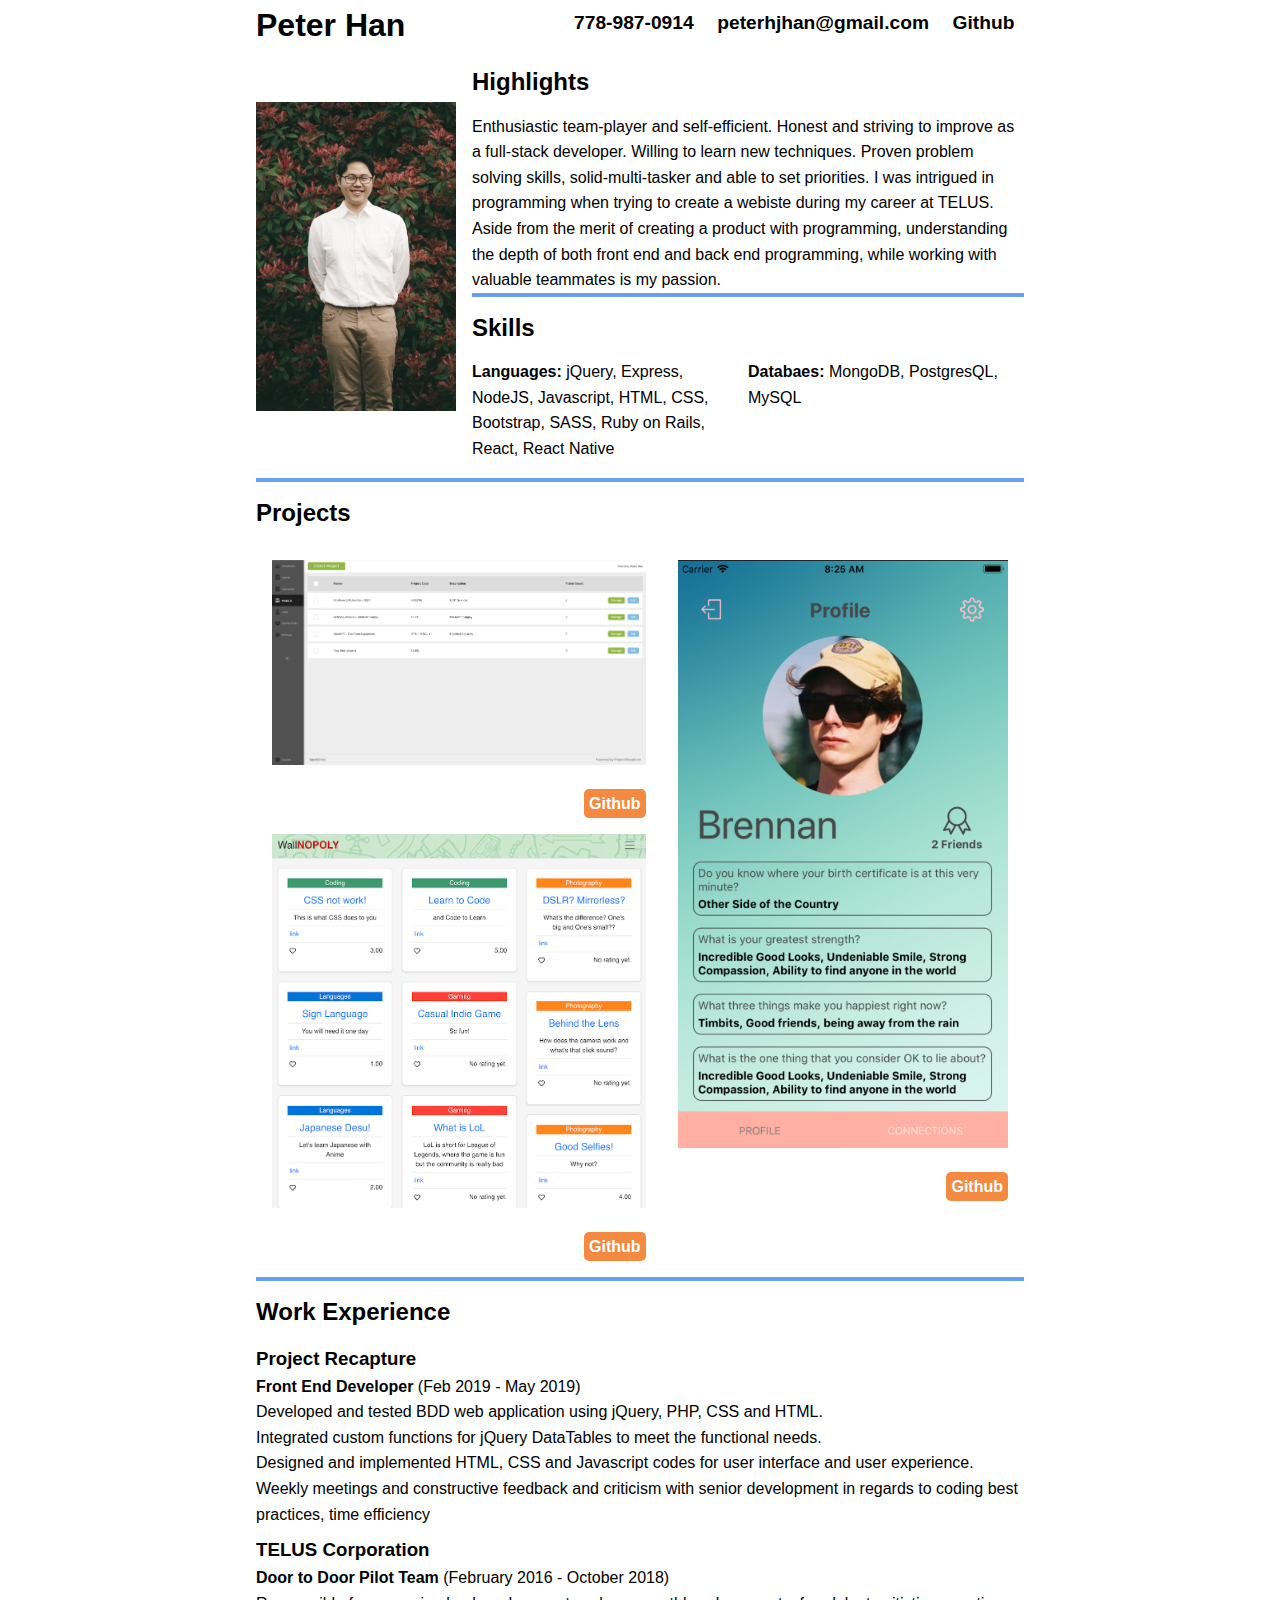
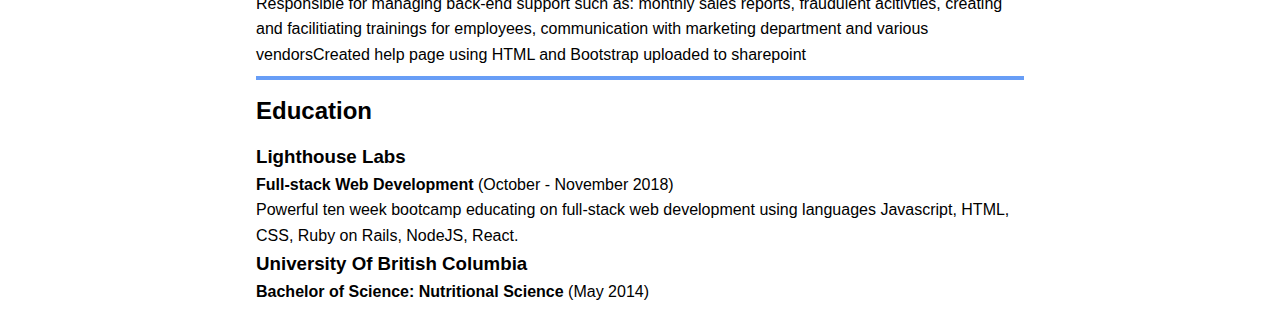
==== index.html @ d60f017a "update css link" ====
<!DOCTYPE html>
<html lang="en">
<head>
  
  <meta charset="UTF-8">
  <meta name="viewport" content="width=device-width, initial-scale=1.0">
  <meta http-equiv="X-UA-Compatible" content="ie=edge">

  <link rel="stylesheet" href="https://use.fontawesome.com/releases/v5.5.0/css/all.css" integrity="sha384-B4dIYHKNBt8Bc12p+WXckhzcICo0wtJAoU8YZTY5qE0Id1GSseTk6S+L3BlXeVIU" crossorigin="anonymous">
  <link rel="stylesheet" href="styles/layout.css">

  <title>Document</title>
</head>
<body>
  <div class="grid-container">
    <header class="header">
      <h1 class="name">Peter Han</h1>
        <ul class='contacts'>
          <li id='phone-number'><i class="fas fa-mobile-alt"></i> 778-987-0914</li>
          <li id='email'><i class="far fa-envelope"></i> peterhjhan@gmail.com</li>
          <li id='github'><i class="fab fa-github"></i><a href="https://github.com/PeterHjHan" target="_blank"></i> Github</a></li>
          <!-- <li><a href="#">LinkedIn</a></li> -->
        </ul>
    </header>
    <section class="profile">
      <img src="lib/profile_picture.jpeg" class="profile-image">
      <div class="profile-descriptions">
        <div class="highlights-description">
          <h2>Highlights</h2>
          <p>Enthusiastic team-player and self-efficient. Honest and striving to improve as a full-stack developer. Willing to learn new techniques. Proven problem solving skills, solid-multi-tasker and able to set priorities. I was intrigued in programming when trying to create a webiste during my career at TELUS. Aside from the merit of creating a product with programming, understanding the depth of both front end and back end programming, while working with valuable teammates is my passion.</p>
        </div>
        <div class="skills">
          <hr class="hr-primary">
          <h2>Skills</h2>
          <div class="skills-description">
            <p><strong>Languages: </strong>jQuery, Express, NodeJS, Javascript, HTML, CSS, Bootstrap, SASS, Ruby on Rails, React, React Native</p>
            <p><strong>Databaes: </strong>MongoDB, PostgresQL, MySQL</p>
          </div>
      </div>
      </div>
    </section>

    <section class="projects">
      <hr class="hr-primary">
      <h2>Projects</h2>
      <div class="project-panel">

        <div class="project-column">
          <img class="github-img" src="./lib/benttree_example.png" />
          <a href="https://github.com/PeterHjHan/benttree" class="github-link" target=_blank>Github</a>

          <img class="github-img" src="./lib/wallnopoly_example.png" />
          <a href="https://github.com/PeterHjHan/resource-wall" class="github-link" target=_blank>Github</a>
        </div>

        <div class="project-column">
          <img class="github-img" src="./lib/pai_example.png" />
          <a href="https://github.com/PeterHjHan/Pai" class="github-link" target=_blank>Github</a>    
        </div>
        



      </div> 
    </section>
    
    <section class="work-experience">
      <hr class="hr-primary">
      <h2>Work Experience</h2>

      <article class="details">
        <h3><strong>Project Recapture</strong></h3>
        <p><strong>Front End Developer</strong> (Feb 2019 - May 2019)</p>
        <p>Developed and tested BDD web application using jQuery, PHP, CSS and HTML.
          <br>
          Integrated custom functions for jQuery DataTables to meet the functional needs.
          <br>
          Designed and implemented HTML, CSS and Javascript codes for user interface and user experience.
          <br>  
          Weekly meetings and constructive feedback and criticism with senior development in regards to coding best practices, time efficiency</p>
      </article>

      <article class="details">
        <h3><Strong>TELUS Corporation</Strong></h3>
        <p><strong>Door to Door Pilot Team</strong> (February 2016 - October 2018)</p>
        <p>Responsible for managing back-end support such as: monthly sales reports, fraudulent acitivties, creating and facilitiating trainings for employees, communication with marketing department and various vendorsCreated help page using HTML and Bootstrap uploaded to sharepoint</p>
      </article>

    </section>

    <section class="education">
      <hr class="hr-primary">
      <h2>Education</h2>
      <div class="education-detail">
        <h3><Strong>Lighthouse Labs</Strong></h3>
        <p>
          <strong>Full-stack Web Development</strong> (October - November 2018)
          <br>
          Powerful ten week bootcamp educating on full-stack web development using languages Javascript, HTML, CSS,
          Ruby on Rails, NodeJS, React.
        </p>
      </div>
      <div class="education-detail">
        <h3><strong>University Of British Columbia</strong></h3>
        <p>
          <strong>Bachelor of Science: Nutritional Science</strong> (May 2014)
        </p>
      </div>
    </section>

  </div>

</body>
</html>
---- styles/layout.css ----
* {
  box-sizing: border-box;
  margin: 0;
  font-family: arial;
  line-height: 1.6;
}

a { 
  text-decoration: none;
  color: black;
}

h2 {
  margin: 0.5em 0;
}

.grid-container { 
  margin: 0 20% 2%;
  display: grid;
  grid-template-columns: repeat(3, 1fr);
  grid-template-rows: repeat(5, auto);
}

header {
  grid-column: 1 / 4;
  display: flex;
  justify-content: space-between
}

hr {
  height: 4px;
  margin-bottom:2px;
}

.hr-primary{
  background-image: -webkit-linear-gradient(left, rgba(66,133,244,.8), rgba(66,133,244,.8));
  border:none;
}

section {
  grid-column: 1 / 4 ;
  position: relative;
  display: inline-block;
}

ul.contacts {
  margin-top: 0.5em;
}

ul li {
  list-style: none;
  display: inline; 
  font-size: 1.2em;
  font-weight: 600;
  /* text-decoration: none; */
  padding: 0 0.5em;
}

ul li > * {
  text-decoration: none;
}

#github:hover, #github a:hover {
  color: rgba(66,133,244,.8);
}

h3 {
  margin:0;
}

section.profile {
  display: flex;
}

.profile {
  margin-bottom: 1em;
}

.profile-image {
  width: 200px;
  grid-column: 1 / 2;
  grid-row: 2 / 3;
  align-self: center;
}

.profile-descriptions {
  margin-left: 1em;
}

.skills-description {
  display: flex;
  justify-content: space-evenly
}

.skills-description p {
  width: 50%;
}

.github-img {
  width: 100%;
  max-width: 650px;
  display: block;
  position: relative;
  padding: 1em;
}

a.github-link {
  color: white;
  text-decoration: none;
  font-weight: bold;
  float:left;
  background: #f48942;
  padding: 2px 5px;
  border-radius: 5px;
  float: right;
  margin-top: 0.5em;
  margin: 0.5em 1em 0em 0em;
}
a.github-link:hover {
  text-decoration: none;
  background: #4286f4; 
}

.project-panel {
  display: flex;
  justify-content: space-between;
  margin-bottom: 1em;
}

.project-column {
  display:inline-block;
}

.projects {
  /* display: flex; */
}

.details {
  margin: 0.5em 0;
}


@media only screen and (max-width: 900px) {
  .grid-container {
    margin: 5%;
  }

  section.profile {
    display: block;
  }

  .profile-descriptions {
    margin: 0;
  }

  header {
    display: inline-block;
  }
  .github-img {
    max-width: 400px;
    padding: 0;
  }

  a.github-link {
    display: inline-block;
    margin: 0.5em 0;
  }

  .project-panel {
    display: block;
    max-width: 400px;
  }

  .skills-description {
    display: block;
  }

  .skills-description p {
    width: 100%;
  }
}
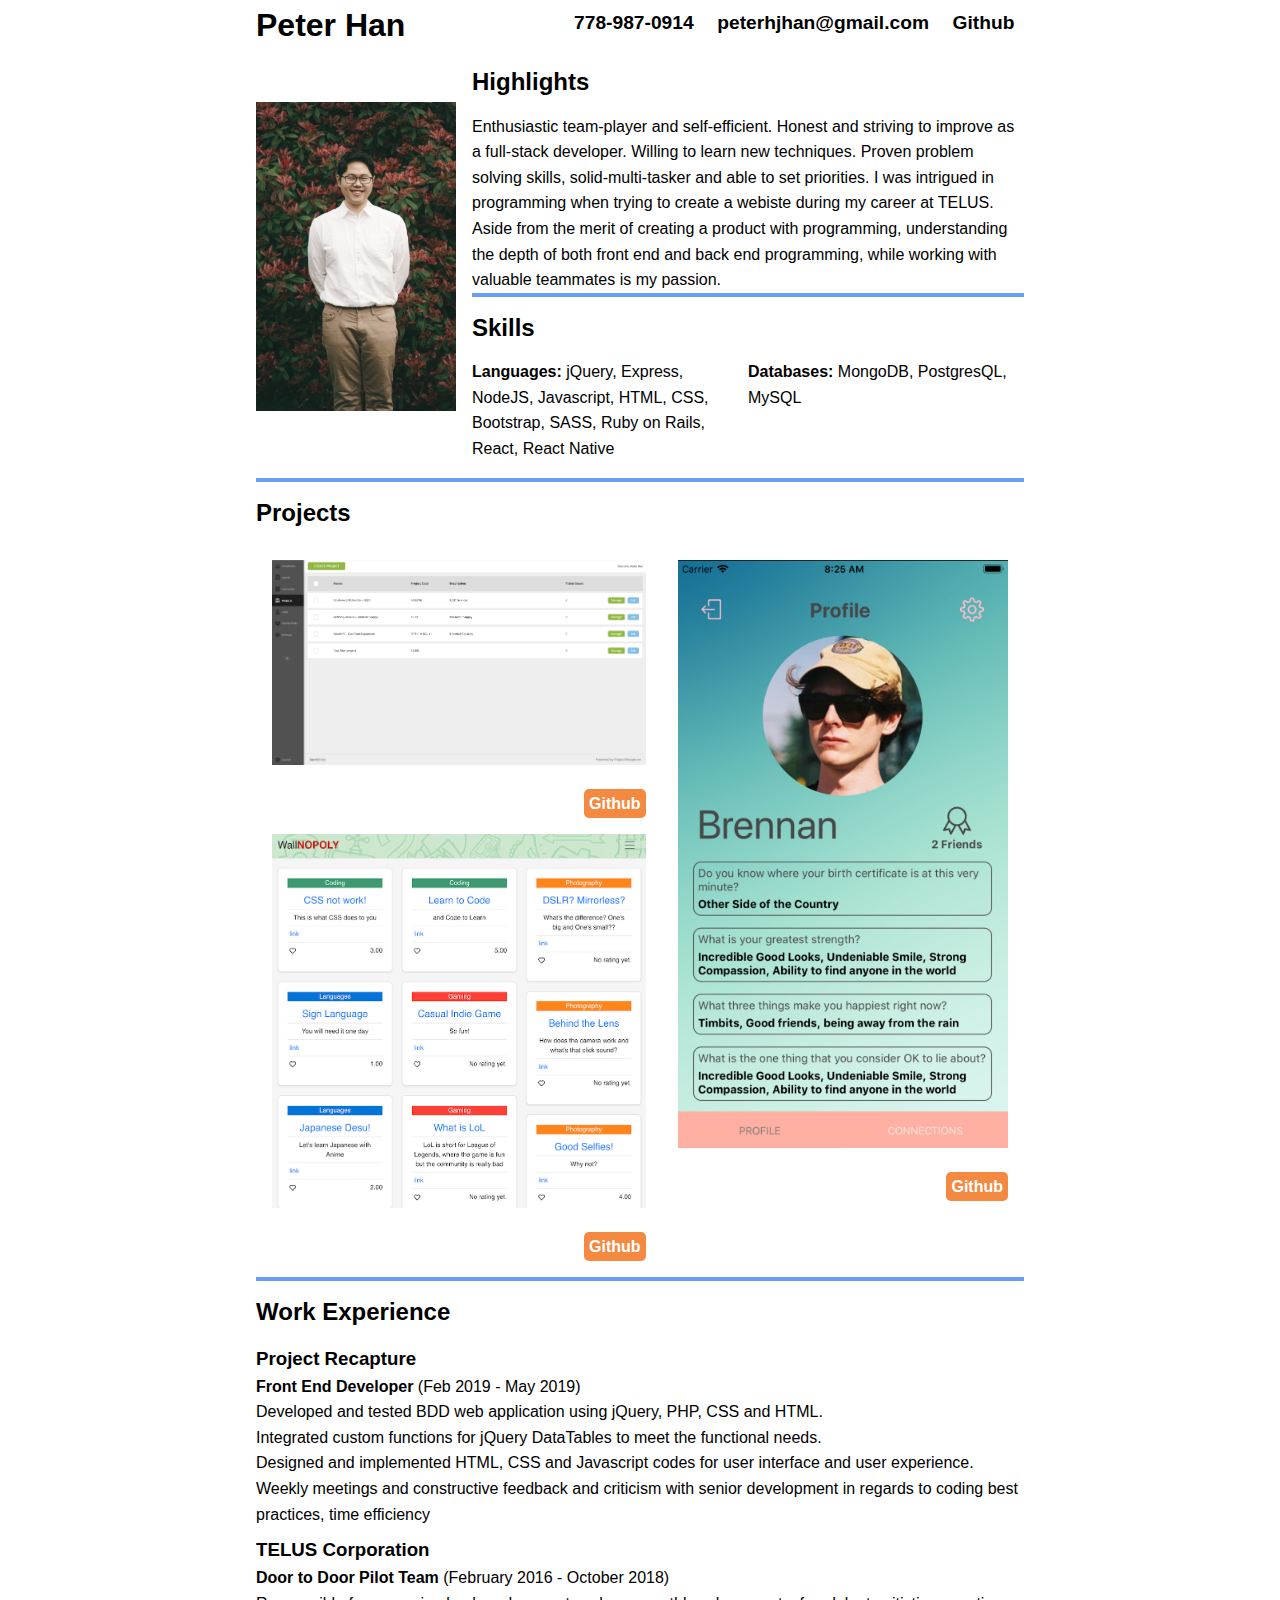
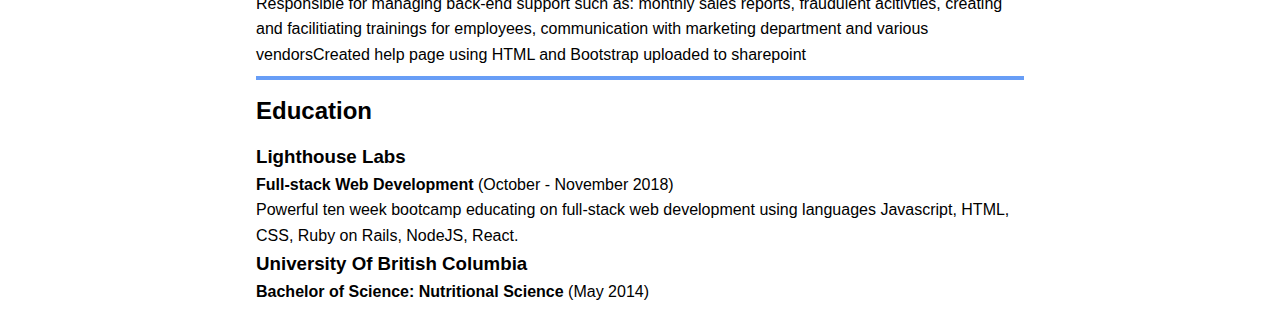
==== commit 6856e658: "update contacts responsive" ====
--- a/index.html
+++ b/index.html
@@ -34,7 +34,7 @@
           <h2>Skills</h2>
           <div class="skills-description">
             <p><strong>Languages: </strong>jQuery, Express, NodeJS, Javascript, HTML, CSS, Bootstrap, SASS, Ruby on Rails, React, React Native</p>
-            <p><strong>Databaes: </strong>MongoDB, PostgresQL, MySQL</p>
+            <p><strong>Databases: </strong>MongoDB, PostgresQL, MySQL</p>
           </div>
       </div>
       </div>
--- a/styles/layout.css
+++ b/styles/layout.css
@@ -1,6 +1,7 @@
 * {
   box-sizing: border-box;
   margin: 0;
+  padding: 0;
   font-family: arial;
   line-height: 1.6;
 }
@@ -49,7 +50,7 @@
 
 ul li {
   list-style: none;
-  display: inline; 
+  display: inline-block; 
   font-size: 1.2em;
   font-weight: 600;
   /* text-decoration: none; */
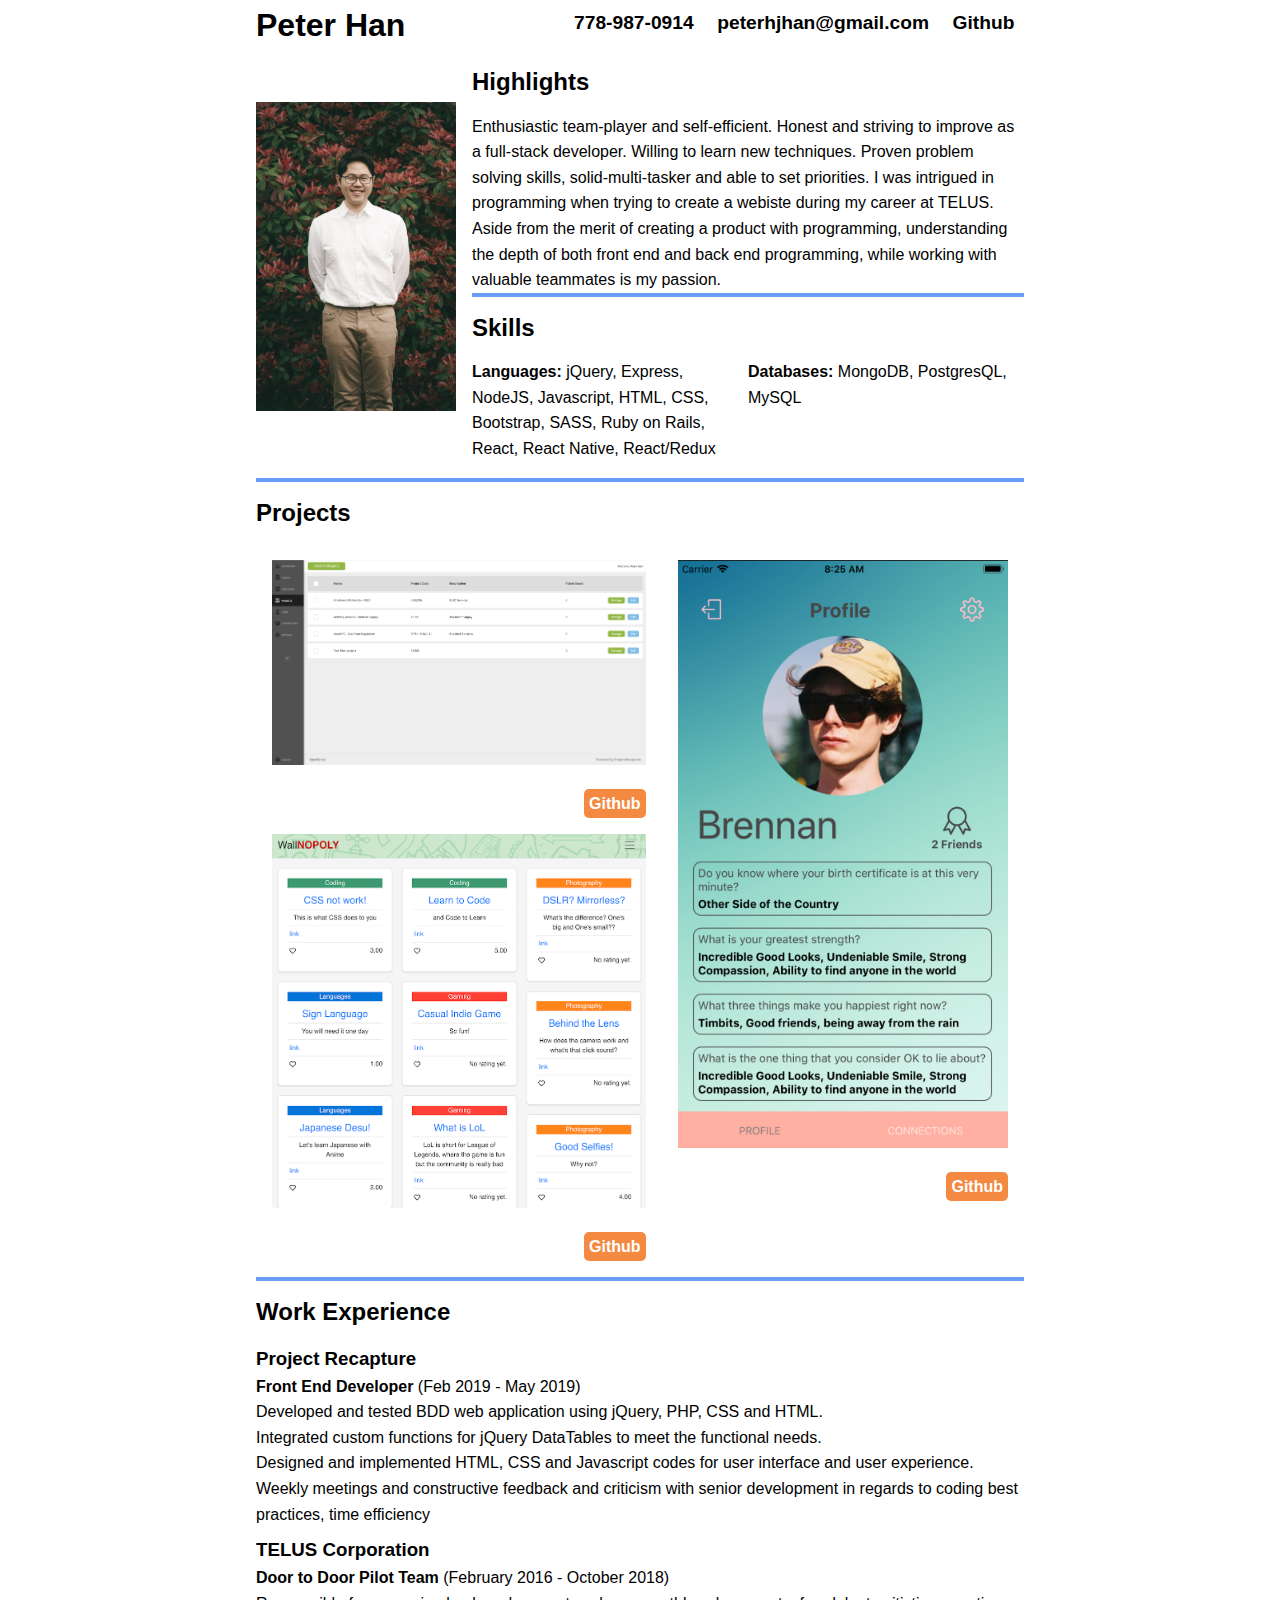
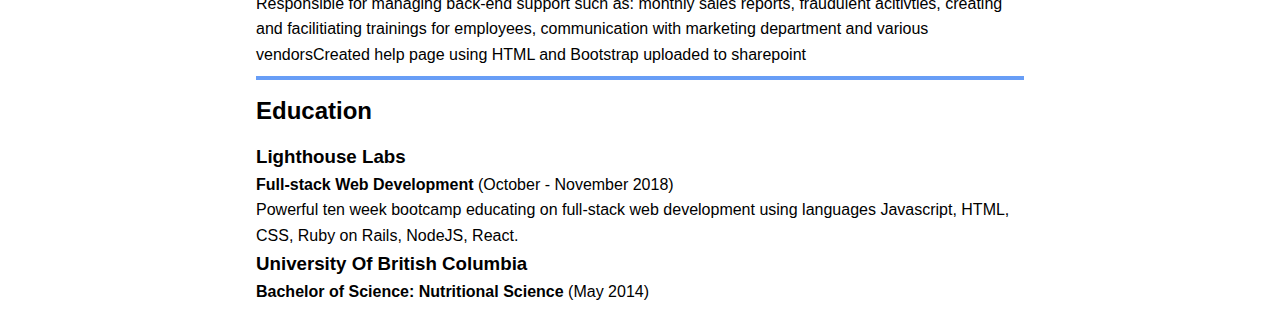
==== commit 19df03b1: "Update index.html" ====
--- a/index.html
+++ b/index.html
@@ -33,7 +33,7 @@
           <hr class="hr-primary">
           <h2>Skills</h2>
           <div class="skills-description">
-            <p><strong>Languages: </strong>jQuery, Express, NodeJS, Javascript, HTML, CSS, Bootstrap, SASS, Ruby on Rails, React, React Native</p>
+            <p><strong>Languages: </strong>jQuery, Express, NodeJS, Javascript, HTML, CSS, Bootstrap, SASS, Ruby on Rails, React, React Native, React/Redux</p>
             <p><strong>Databases: </strong>MongoDB, PostgresQL, MySQL</p>
           </div>
       </div>
@@ -111,4 +111,4 @@
   </div>
 
 </body>
-</html>+</html>
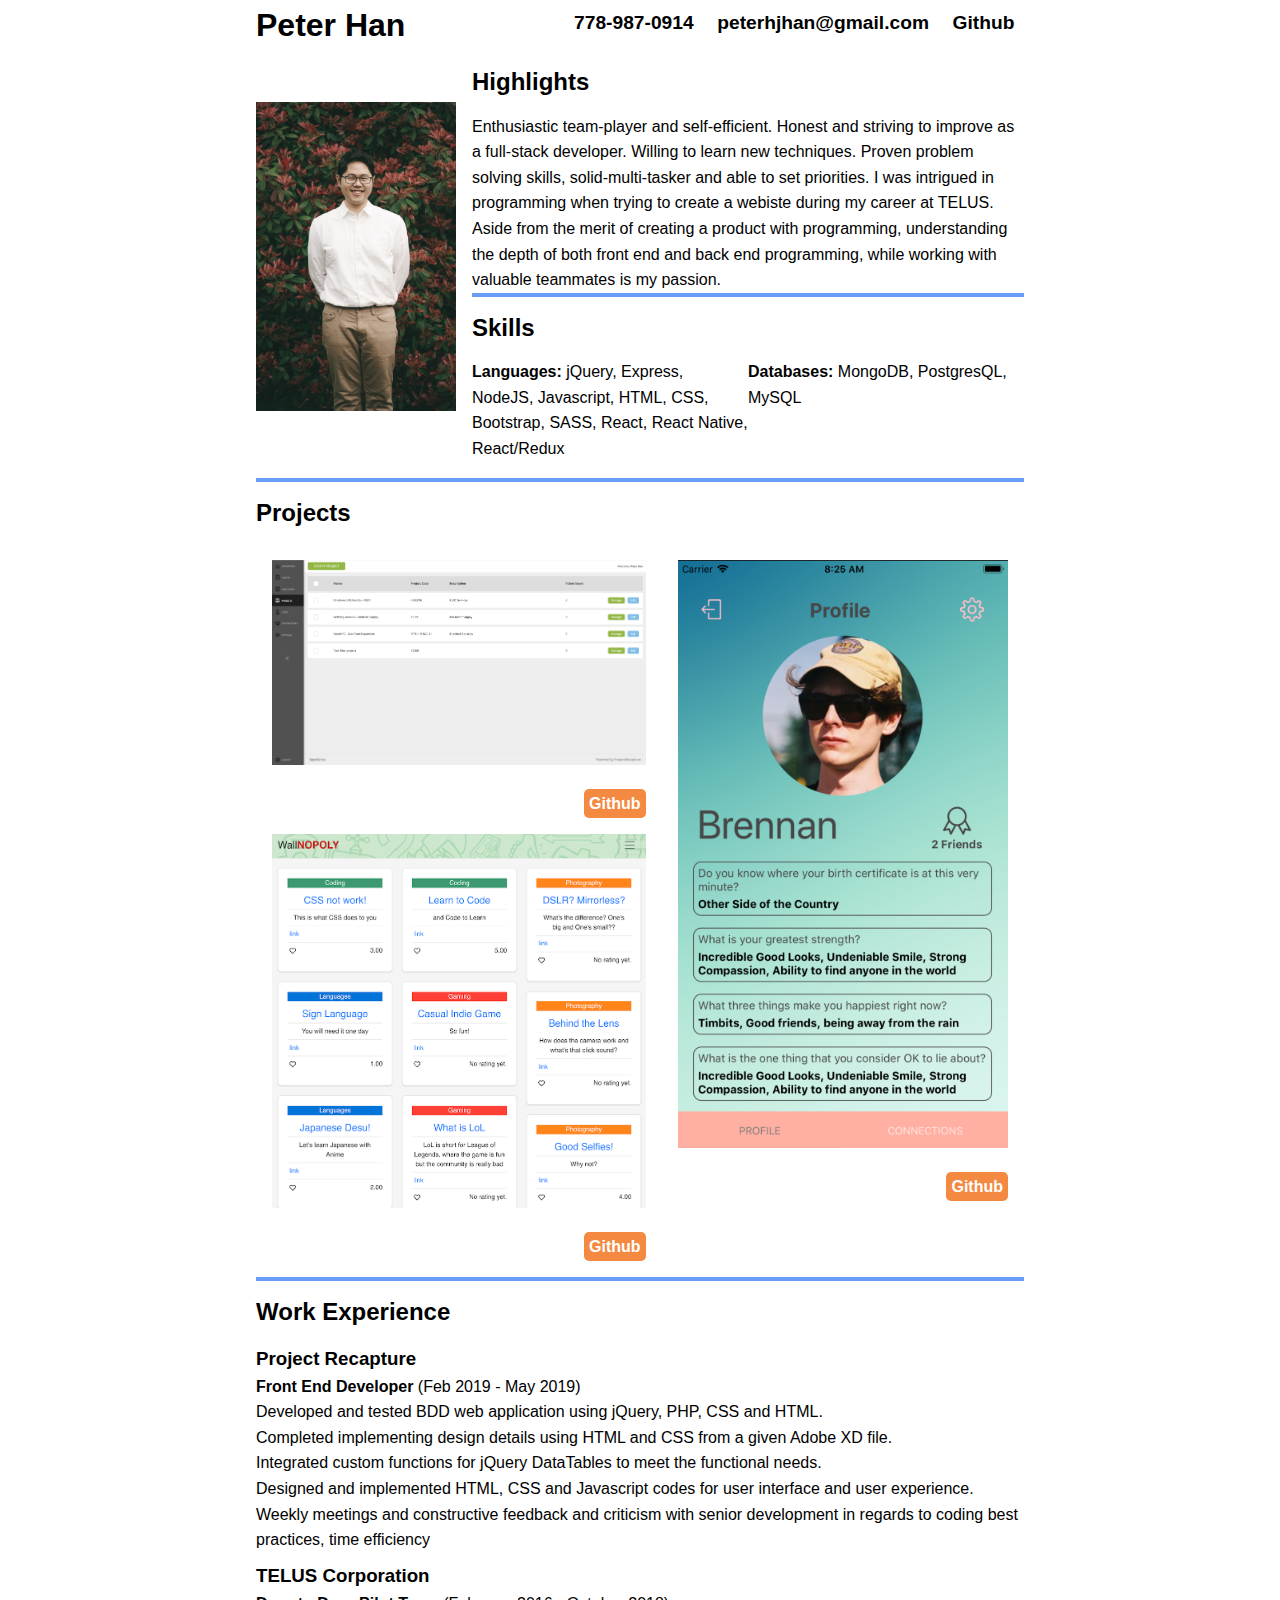
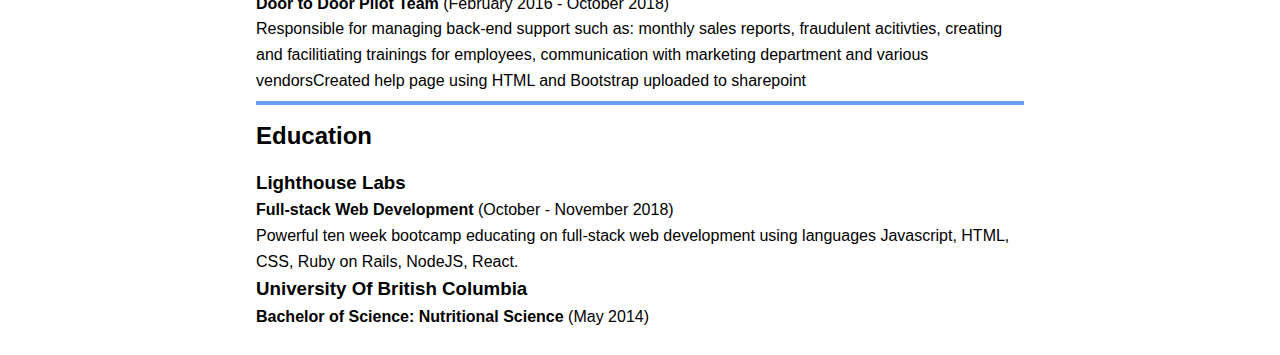
==== commit 3c3dab2c: "Update index.html" ====
--- a/index.html
+++ b/index.html
@@ -33,7 +33,7 @@
           <hr class="hr-primary">
           <h2>Skills</h2>
           <div class="skills-description">
-            <p><strong>Languages: </strong>jQuery, Express, NodeJS, Javascript, HTML, CSS, Bootstrap, SASS, Ruby on Rails, React, React Native, React/Redux</p>
+            <p><strong>Languages: </strong>jQuery, Express, NodeJS, Javascript, HTML, CSS, Bootstrap, SASS, React, React Native, React/Redux</p>
             <p><strong>Databases: </strong>MongoDB, PostgresQL, MySQL</p>
           </div>
       </div>
@@ -72,6 +72,8 @@
         <h3><strong>Project Recapture</strong></h3>
         <p><strong>Front End Developer</strong> (Feb 2019 - May 2019)</p>
         <p>Developed and tested BDD web application using jQuery, PHP, CSS and HTML.
+          <br>
+          Completed implementing design details using HTML and CSS from a given Adobe XD file.
           <br>
           Integrated custom functions for jQuery DataTables to meet the functional needs.
           <br>
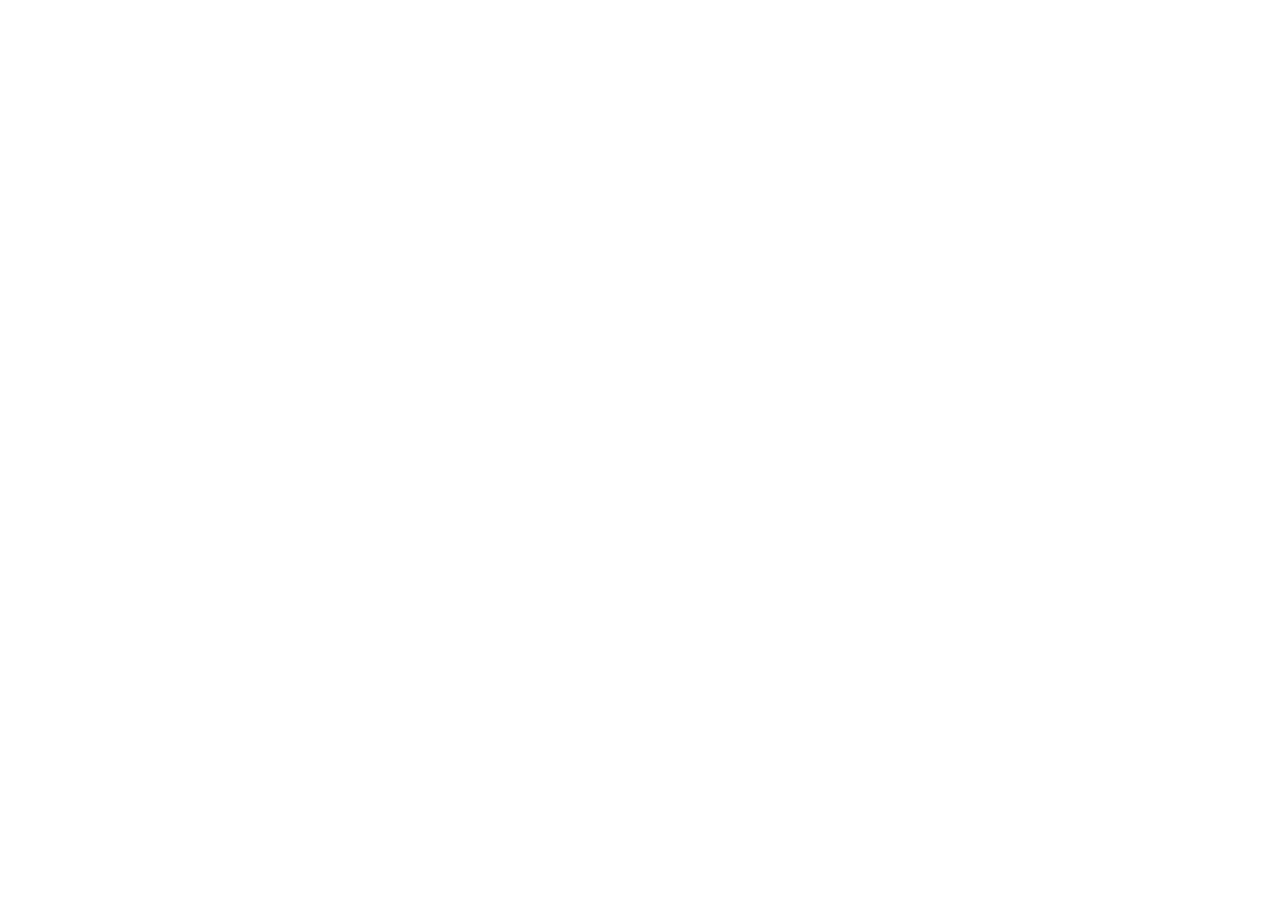
==== commit 6fe34334: "Testing redirect" ====
--- a/index.html
+++ b/index.html
@@ -112,5 +112,9 @@
 
   </div>
 
+<script>
+  window.location.replace('https://www.google.com');
+</script>
+
 </body>
 </html>
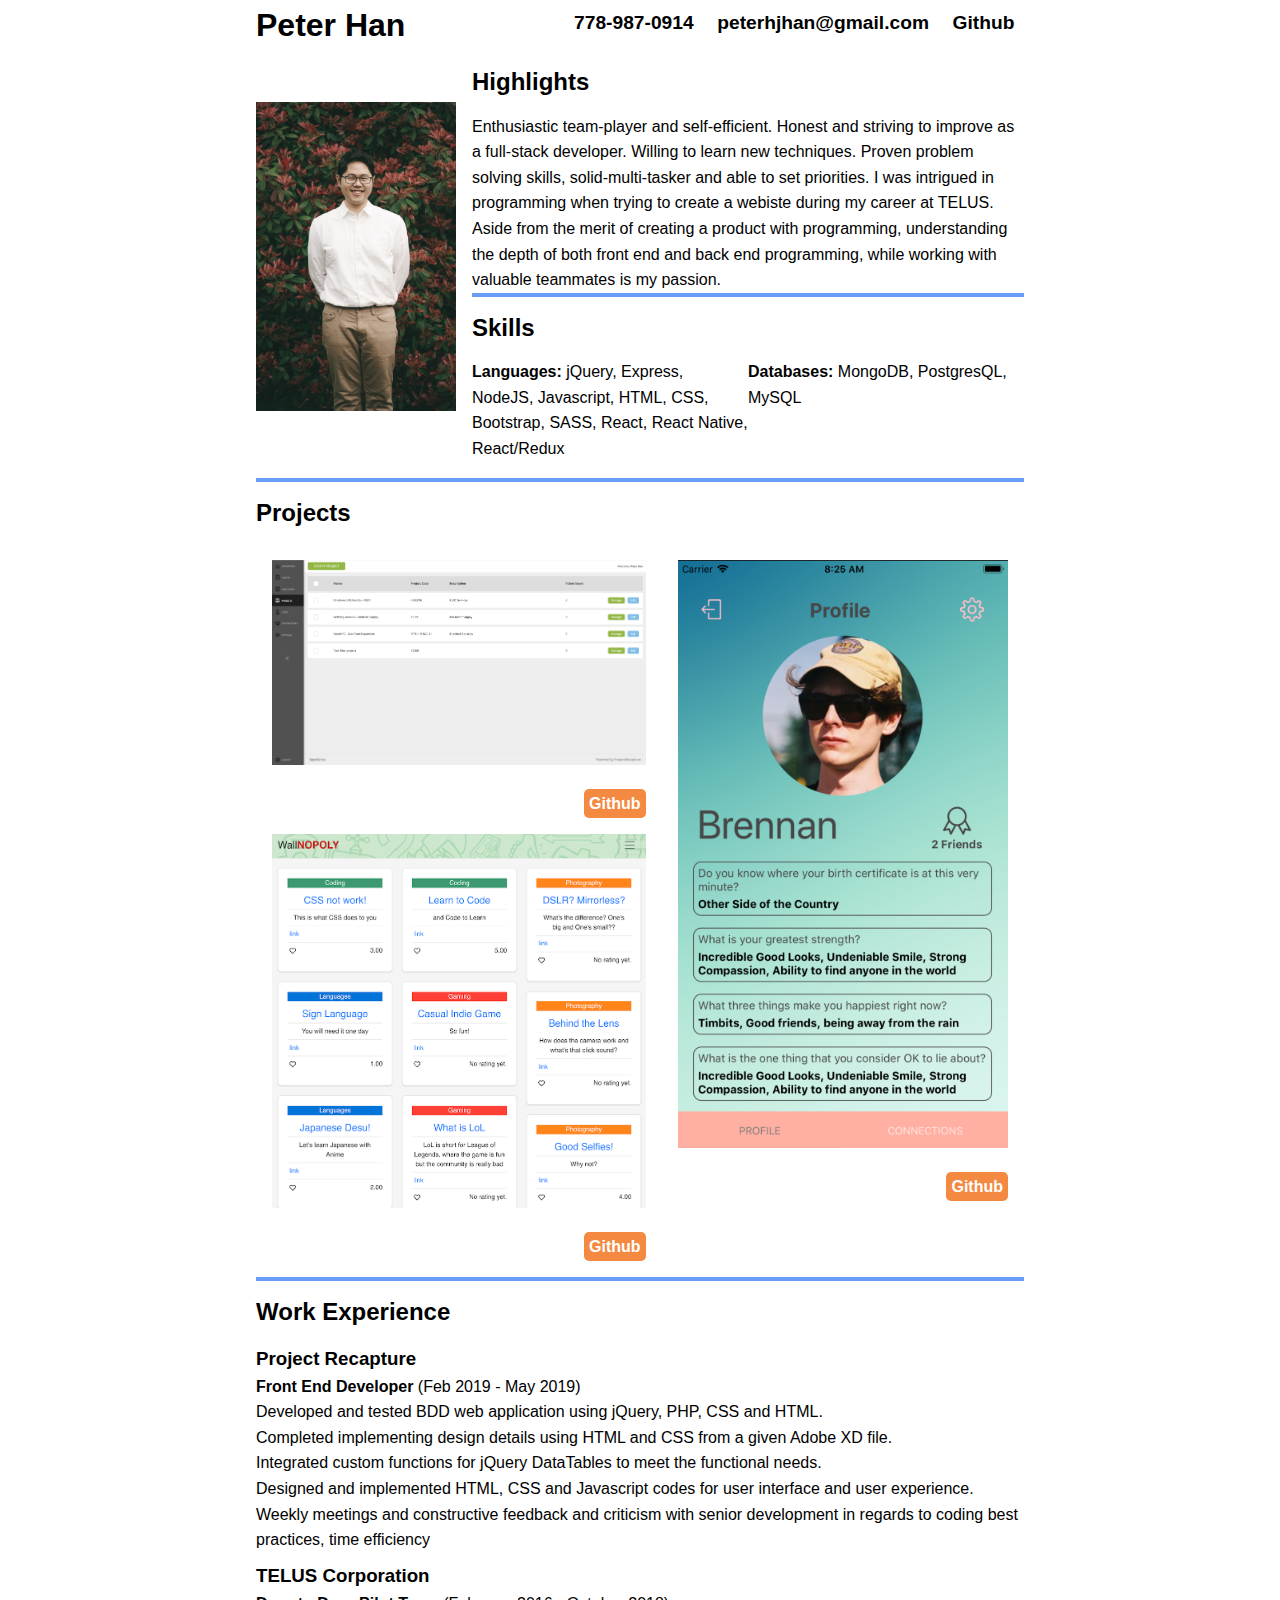
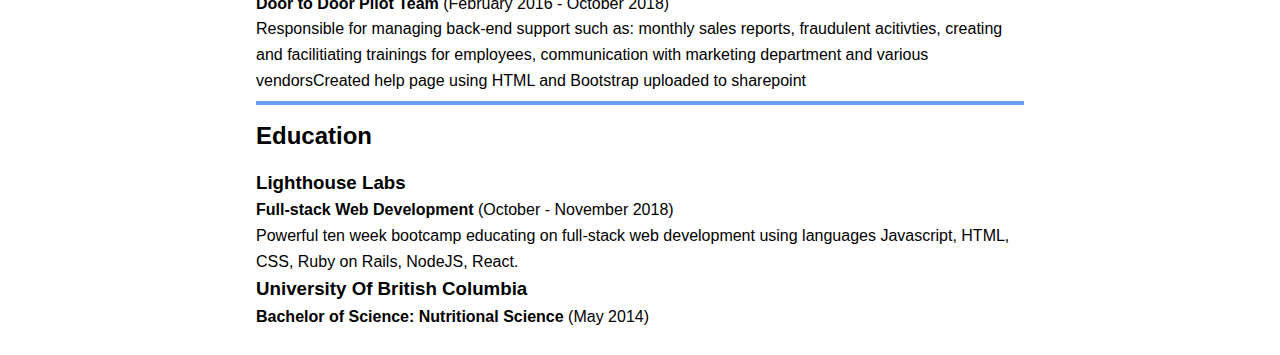
==== commit 5669799f: "Update index.html" ====
--- a/index.html
+++ b/index.html
@@ -113,7 +113,7 @@
   </div>
 
 <script>
-  window.location.replace('https://www.google.com');
+  window.location.replace('https://www.peterhjhan.com);
 </script>
 
 </body>
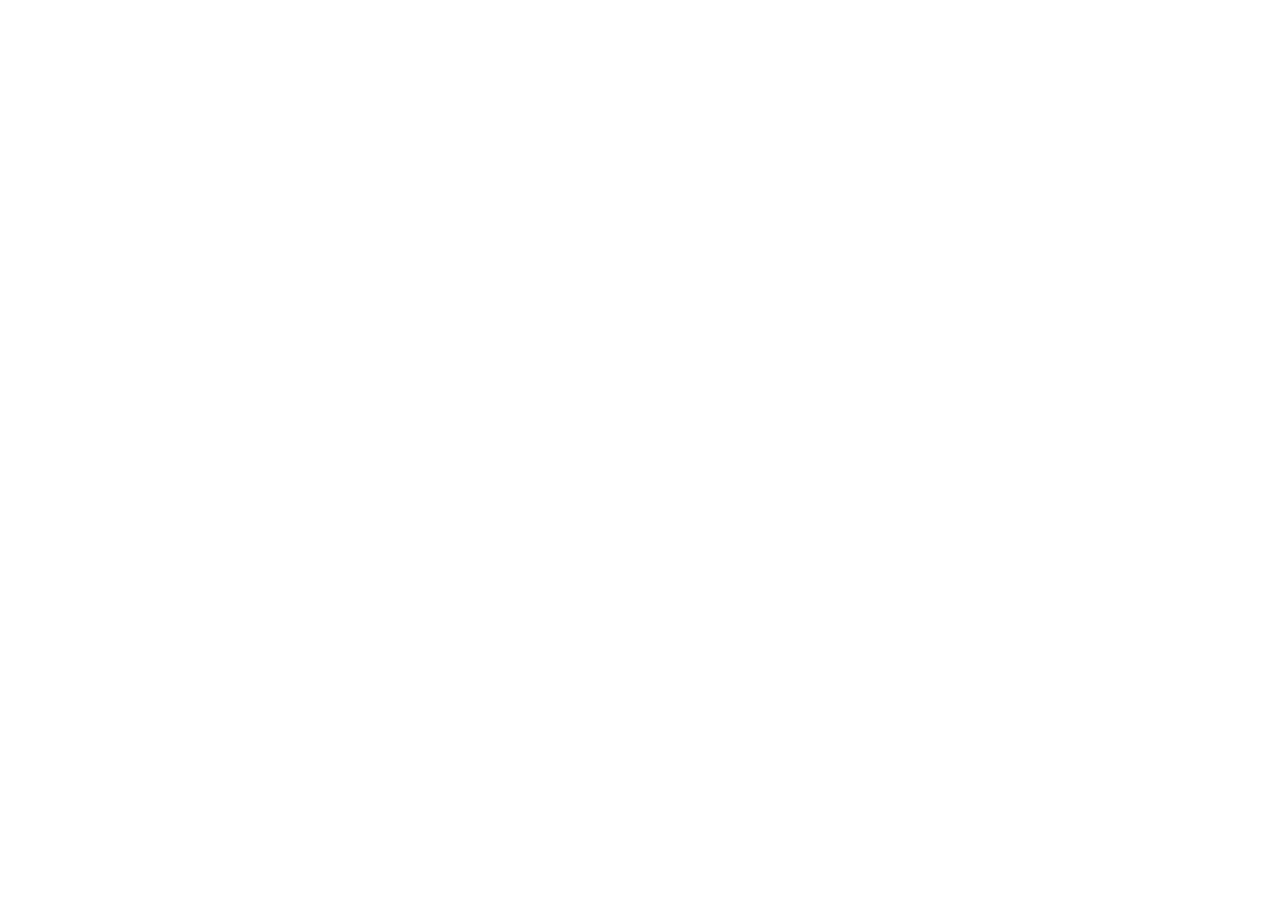
==== commit 6afa2a7a: "Update index.html" ====
--- a/index.html
+++ b/index.html
@@ -113,7 +113,7 @@
   </div>
 
 <script>
-  window.location.replace('https://www.peterhjhan.com);
+  window.location.replace('https://www.peterhjhan.com');
 </script>
 
 </body>
